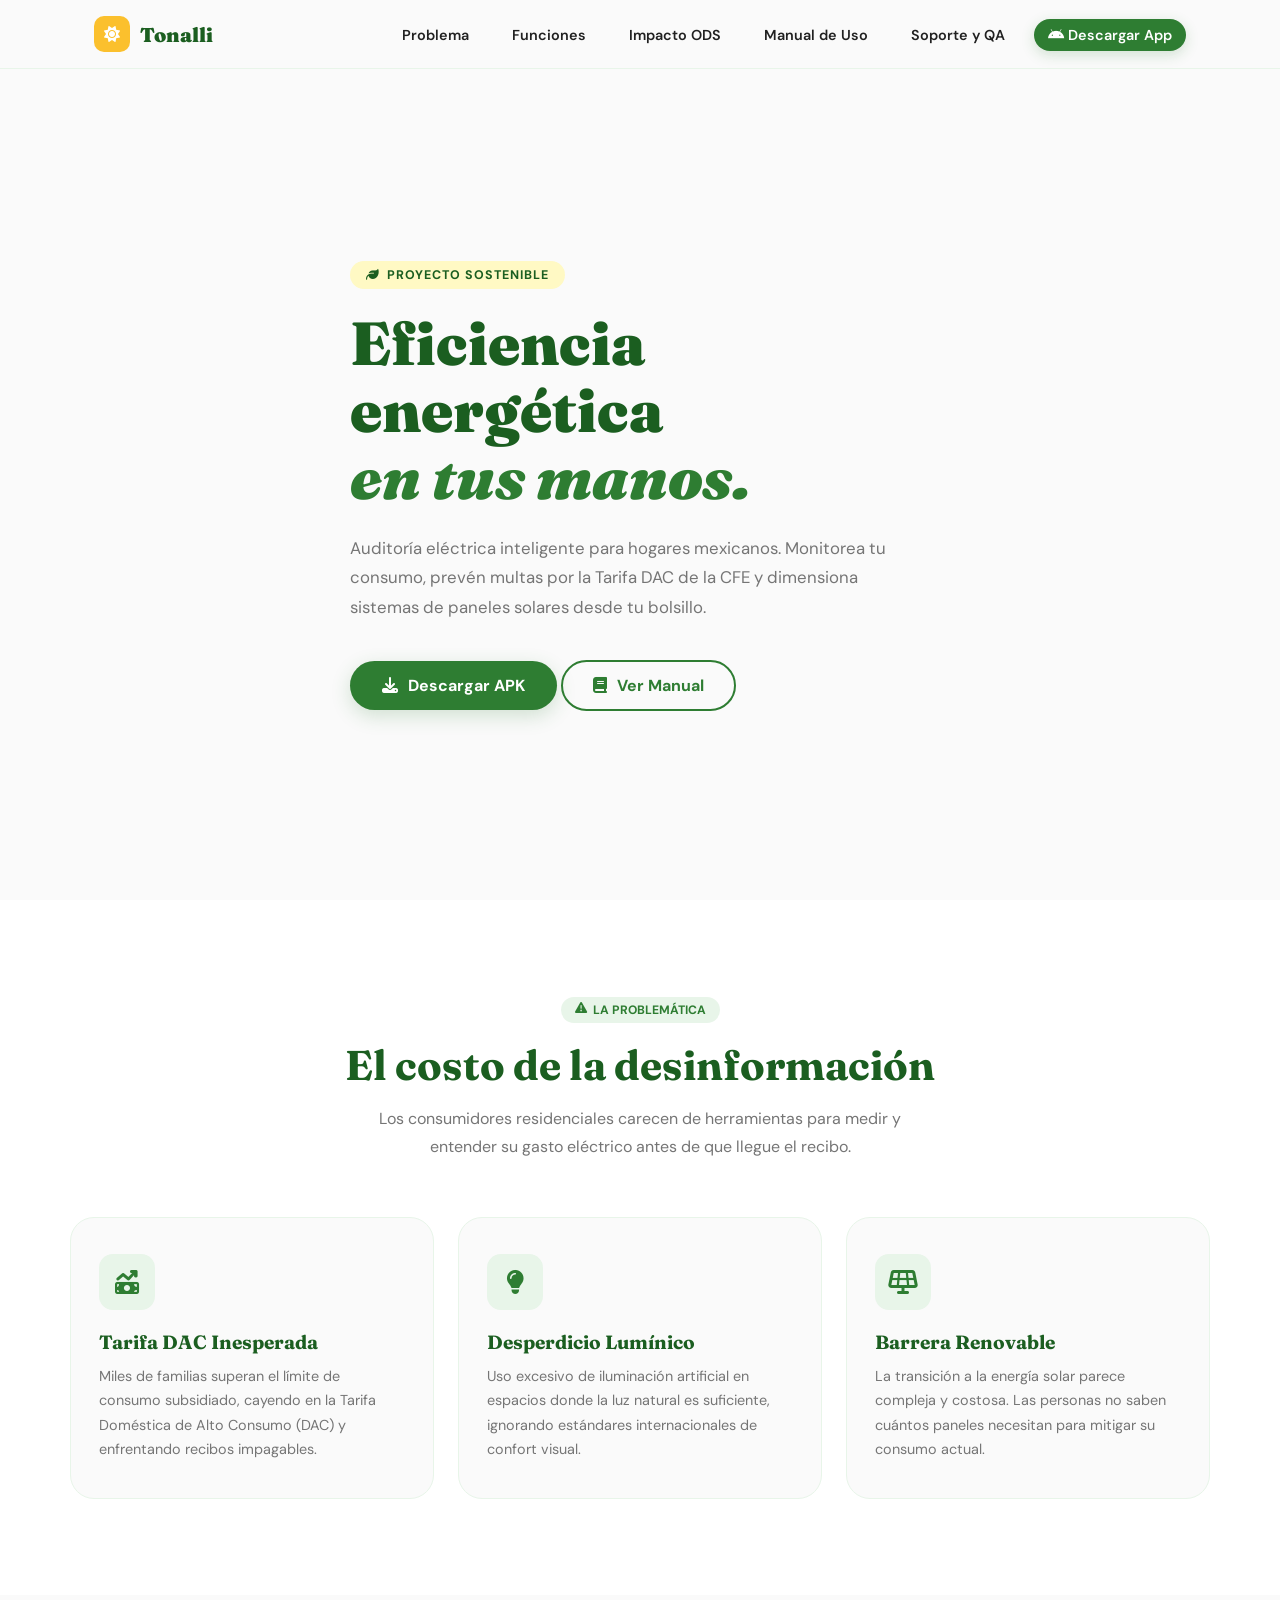
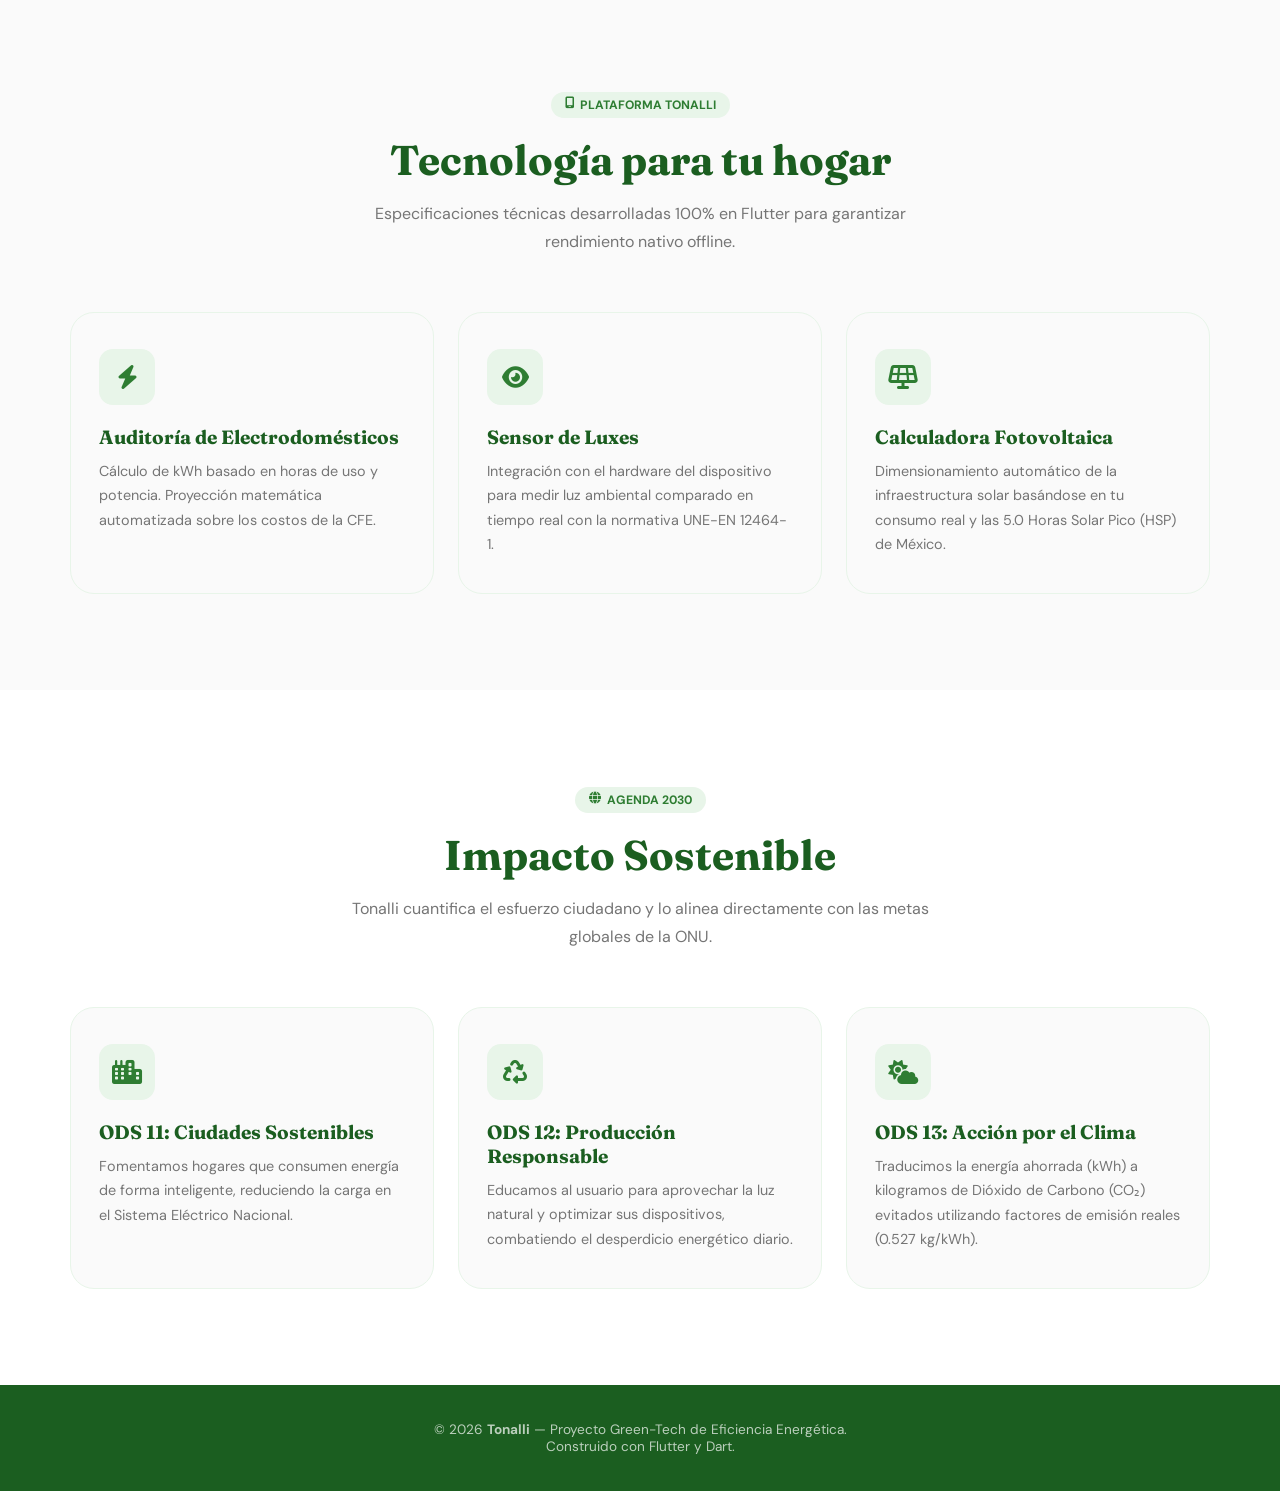
==== index.html @ 14eb2d95 "fix" ====
<!DOCTYPE html>
<html lang="es">
<head>
  <meta charset="UTF-8">
  <meta name="viewport" content="width=device-width, initial-scale=1.0">
  <title>Tonalli — Gestión Energética Inteligente</title>
  <link rel="preconnect" href="https://fonts.googleapis.com">
  <link rel="preconnect" href="https://fonts.gstatic.com" crossorigin>
  <link href="https://fonts.googleapis.com/css2?family=Fraunces:ital,opsz,wght@0,9..144,400;0,9..144,700;0,9..144,900&family=DM+Sans:wght@300;400;500;600;700&display=swap" rel="stylesheet">
  <link rel="stylesheet" href="https://cdnjs.cloudflare.com/ajax/libs/font-awesome/6.6.0/css/all.min.css">
  <link rel="stylesheet" href="web/css/style.css">
</head>
<body>
 
  <header>
    <nav>
      <a href="index.html" class="nav-logo">
        <div class="logo-icon"><i class="fa-solid fa-sun"></i></div>
        <span class="logo-text">Tonalli</span>
      </a>
      <ul class="nav-links">
        <li><a href="#problematica">Problema</a></li>
        <li><a href="#funciones">Funciones</a></li>
        <li><a href="#ods">Impacto ODS</a></li>
        <li><a href="web/html/manual.html">Manual de Uso</a></li>
        <li><a href="web/html/qa.html">Soporte y QA</a></li>
        <li><a href="#" class="btn-nav"><i class="fa-brands fa-android"></i> Descargar App</a></li>
      </ul>
    </nav>
  </header>
 
  <main>
    <section class="hero">
      <div class="hero-inner">
        <div class="hero-text">
          <span class="hero-badge"><i class="fa-solid fa-leaf"></i> Proyecto Sostenible</span>
          <h1 class="hero-title">Eficiencia energética<br><em>en tus manos.</em></h1>
          <p class="hero-desc">
            Auditoría eléctrica inteligente para hogares mexicanos. Monitorea tu consumo, prevén multas por la Tarifa DAC de la CFE y dimensiona sistemas de paneles solares desde tu bolsillo.
          </p>
          <div class="hero-btns">
            <a href="#" class="btn-primary"><i class="fa-solid fa-download"></i> Descargar APK</a>
            <a href="manual.html" class="btn-outline"><i class="fa-solid fa-book"></i> Ver Manual</a>
          </div>
        </div>
      </div>
    </section>
 
    <section class="section" id="problematica">
      <div class="section-inner">
        <div class="sec-header">
          <span class="sec-label"><i class="fa-solid fa-triangle-exclamation"></i> La Problemática</span>
          <h2>El costo de la desinformación</h2>
          <p>Los consumidores residenciales carecen de herramientas para medir y entender su gasto eléctrico antes de que llegue el recibo.</p>
        </div>
        <div class="grid-3">
          <div class="card">
            <div class="card-icon"><i class="fa-solid fa-money-bill-trend-up"></i></div>
            <h3>Tarifa DAC Inesperada</h3>
            <p>Miles de familias superan el límite de consumo subsidiado, cayendo en la Tarifa Doméstica de Alto Consumo (DAC) y enfrentando recibos impagables.</p>
          </div>
          <div class="card">
            <div class="card-icon"><i class="fa-solid fa-lightbulb"></i></div>
            <h3>Desperdicio Lumínico</h3>
            <p>Uso excesivo de iluminación artificial en espacios donde la luz natural es suficiente, ignorando estándares internacionales de confort visual.</p>
          </div>
          <div class="card">
            <div class="card-icon"><i class="fa-solid fa-solar-panel"></i></div>
            <h3>Barrera Renovable</h3>
            <p>La transición a la energía solar parece compleja y costosa. Las personas no saben cuántos paneles necesitan para mitigar su consumo actual.</p>
          </div>
        </div>
      </div>
    </section>

    <section class="section" id="funciones">
      <div class="section-inner">
        <div class="sec-header">
          <span class="sec-label"><i class="fa-solid fa-mobile-screen"></i> Plataforma Tonalli</span>
          <h2>Tecnología para tu hogar</h2>
          <p>Especificaciones técnicas desarrolladas 100% en Flutter para garantizar rendimiento nativo offline.</p>
        </div>
        <div class="grid-3">
          <div class="card">
            <div class="card-icon"><i class="fa-solid fa-bolt"></i></div>
            <h3>Auditoría de Electrodomésticos</h3>
            <p>Cálculo de kWh basado en horas de uso y potencia. Proyección matemática automatizada sobre los costos de la CFE.</p>
          </div>
          <div class="card">
            <div class="card-icon"><i class="fa-solid fa-eye"></i></div>
            <h3>Sensor de Luxes</h3>
            <p>Integración con el hardware del dispositivo para medir luz ambiental comparado en tiempo real con la normativa UNE-EN 12464-1.</p>
          </div>
          <div class="card">
            <div class="card-icon"><i class="fa-solid fa-solar-panel"></i></div>
            <h3>Calculadora Fotovoltaica</h3>
            <p>Dimensionamiento automático de la infraestructura solar basándose en tu consumo real y las 5.0 Horas Solar Pico (HSP) de México.</p>
          </div>
        </div>
      </div>
    </section>

    <section class="section" id="ods">
      <div class="section-inner">
        <div class="sec-header">
          <span class="sec-label"><i class="fa-solid fa-globe"></i> Agenda 2030</span>
          <h2>Impacto Sostenible</h2>
          <p>Tonalli cuantifica el esfuerzo ciudadano y lo alinea directamente con las metas globales de la ONU.</p>
        </div>
        <div class="grid-3">
          <div class="card">
            <div class="card-icon"><i class="fa-solid fa-city"></i></div>
            <h3>ODS 11: Ciudades Sostenibles</h3>
            <p>Fomentamos hogares que consumen energía de forma inteligente, reduciendo la carga en el Sistema Eléctrico Nacional.</p>
          </div>
          <div class="card">
            <div class="card-icon"><i class="fa-solid fa-recycle"></i></div>
            <h3>ODS 12: Producción Responsable</h3>
            <p>Educamos al usuario para aprovechar la luz natural y optimizar sus dispositivos, combatiendo el desperdicio energético diario.</p>
          </div>
          <div class="card">
            <div class="card-icon"><i class="fa-solid fa-cloud-sun"></i></div>
            <h3>ODS 13: Acción por el Clima</h3>
            <p>Traducimos la energía ahorrada (kWh) a kilogramos de Dióxido de Carbono (CO₂) evitados utilizando factores de emisión reales (0.527 kg/kWh).</p>
          </div>
        </div>
      </div>
    </section>
  </main>
 
  <footer>
    <p>&copy; 2026 <strong>Tonalli</strong> — Proyecto Green-Tech de Eficiencia Energética.<br>Construido con Flutter y Dart.</p>
  </footer>
</body>
</html>
---- web/css/style.css ----
:root {
      --primary:        #2E7D32; /* Verde principal */
      --primary-deep:   #1B5E20; /* Verde oscuro */
      --primary-light:  #E8F5E9; /* Verde muy claro */
      --accent:         #FBC02D; /* Amarillo sol */
      --accent-light:   #FFF9C4;
      --bg-color:       #FAFAFA; /* Fondo base */
      --text-main:      #212121;
      --text-muted:     #757575;
      --white:          #FFFFFF;
      --shadow-primary: rgba(46, 125, 50, 0.2);
 
      --max-w: 1140px;
      --radius-s: 8px;
      --radius-m: 14px;
      --radius-l: 24px;
    }
 
    *, *::before, *::after { box-sizing: border-box; margin: 0; padding: 0; }
    html { scroll-behavior: smooth; }
    body { font-family: 'DM Sans', sans-serif; background: var(--bg-color); color: var(--text-main); overflow-x: hidden; }
    h1, h2, h3, h4 { font-family: 'Fraunces', serif; }
 
    /* ── NAVBAR ────────────────────────────────────────────── */
    header {
      position: fixed; top: 0; left: 0; right: 0; z-index: 100;
      background: rgba(250, 250, 250, 0.9); backdrop-filter: blur(12px);
      border-bottom: 1px solid var(--primary-light);
    }
    nav {
      max-width: var(--max-w); margin: 0 auto; padding: 16px 24px;
      display: flex; align-items: center; justify-content: space-between;
    }
    .nav-logo { display: flex; align-items: center; gap: 10px; text-decoration: none; }
    .logo-icon {
      width: 36px; height: 36px; background: var(--accent); border-radius: 10px;
      display: flex; align-items: center; justify-content: center; color: white;
    }
    .logo-text { font-family: 'Fraunces', serif; font-size: 1.25rem; color: var(--primary-deep); font-weight: 900; }
    .nav-links { display: flex; list-style: none; gap: 15px; align-items: center; }
    .nav-links a { text-decoration: none; font-size: 0.9rem; font-weight: 600; color: var(--text-main); padding: 7px 14px; border-radius: var(--radius-s); transition: 0.2s; }
    .nav-links a:hover { background: var(--primary-light); color: var(--primary); }
    .nav-links .btn-nav { background: var(--primary); color: white; border-radius: 30px; box-shadow: 0 4px 14px var(--shadow-primary); }
    
    /* ── HERO ──────────────────────────────────────────────── */
    .hero { min-height: 100vh; display: flex; align-items: center; position: relative; padding-top: 72px; }
    .hero-inner { max-width: var(--max-w); margin: 0 auto; padding: 80px 24px; display: flex; align-items: center; gap: 60px; }
    .hero-text { max-width: 580px; }
    .hero-badge {
      display: inline-flex; align-items: center; gap: 8px; background: var(--accent-light); color: var(--primary-deep);
      font-size: 0.78rem; font-weight: 700; letter-spacing: 1px; text-transform: uppercase; padding: 6px 16px; border-radius: 30px; margin-bottom: 22px;
    }
    .hero-title { font-size: clamp(2.4rem, 5vw, 3.8rem); font-weight: 900; color: var(--primary-deep); line-height: 1.1; margin-bottom: 22px; }
    .hero-title em { font-style: italic; color: var(--primary); }
    .hero-desc { font-size: 1.05rem; line-height: 1.75; color: var(--text-muted); margin-bottom: 38px; }
    
    .btn-primary {
      display: inline-flex; align-items: center; gap: 10px; background: var(--primary); color: white;
      font-weight: 700; padding: 14px 32px; border-radius: 30px; text-decoration: none; box-shadow: 0 6px 20px var(--shadow-primary);
    }
    .btn-outline {
      display: inline-flex; align-items: center; gap: 10px; background: transparent; color: var(--primary);
      font-weight: 700; padding: 13px 30px; border-radius: 30px; border: 2px solid var(--primary); text-decoration: none;
    }
    
    /* ── SECCIONES GENÉRICAS ───────────────────────────────── */
    .section { padding: 96px 24px; }
    .section:nth-child(even) { background: white; }
    .section-inner { max-width: var(--max-w); margin: 0 auto; }
    .sec-header { text-align: center; margin-bottom: 56px; }
    .sec-label { display: inline-flex; gap: 6px; background: var(--primary-light); color: var(--primary); font-size: 0.76rem; font-weight: 700; text-transform: uppercase; padding: 5px 14px; border-radius: 30px; margin-bottom: 16px; }
    .sec-header h2 { font-size: clamp(1.8rem, 3.5vw, 2.6rem); color: var(--primary-deep); margin-bottom: 14px; }
    .sec-header p { color: var(--text-muted); max-width: 580px; margin: 0 auto; line-height: 1.75; }

    /* ── GRID FUNCIONES / ODS ──────────────────────────────── */
    .grid-3 { display: grid; grid-template-columns: repeat(auto-fit, minmax(300px, 1fr)); gap: 24px; }
    .card { background: var(--bg-color); border-radius: var(--radius-l); padding: 36px 28px; border: 1px solid var(--primary-light); transition: 0.3s; }
    .card:hover { transform: translateY(-6px); box-shadow: 0 16px 40px var(--shadow-primary); border-color: var(--primary); }
    .card-icon { width: 56px; height: 56px; border-radius: var(--radius-m); background: var(--primary-light); display: flex; align-items: center; justify-content: center; font-size: 1.5rem; color: var(--primary); margin-bottom: 20px; }
    .card h3 { font-size: 1.2rem; color: var(--primary-deep); margin-bottom: 10px; }
    .card p { font-size: 0.9rem; color: var(--text-muted); line-height: 1.7; }
    
    footer { background: var(--primary-deep); color: rgba(255,255,255,0.7); text-align: center; padding: 36px 24px; font-size: 0.85rem; }
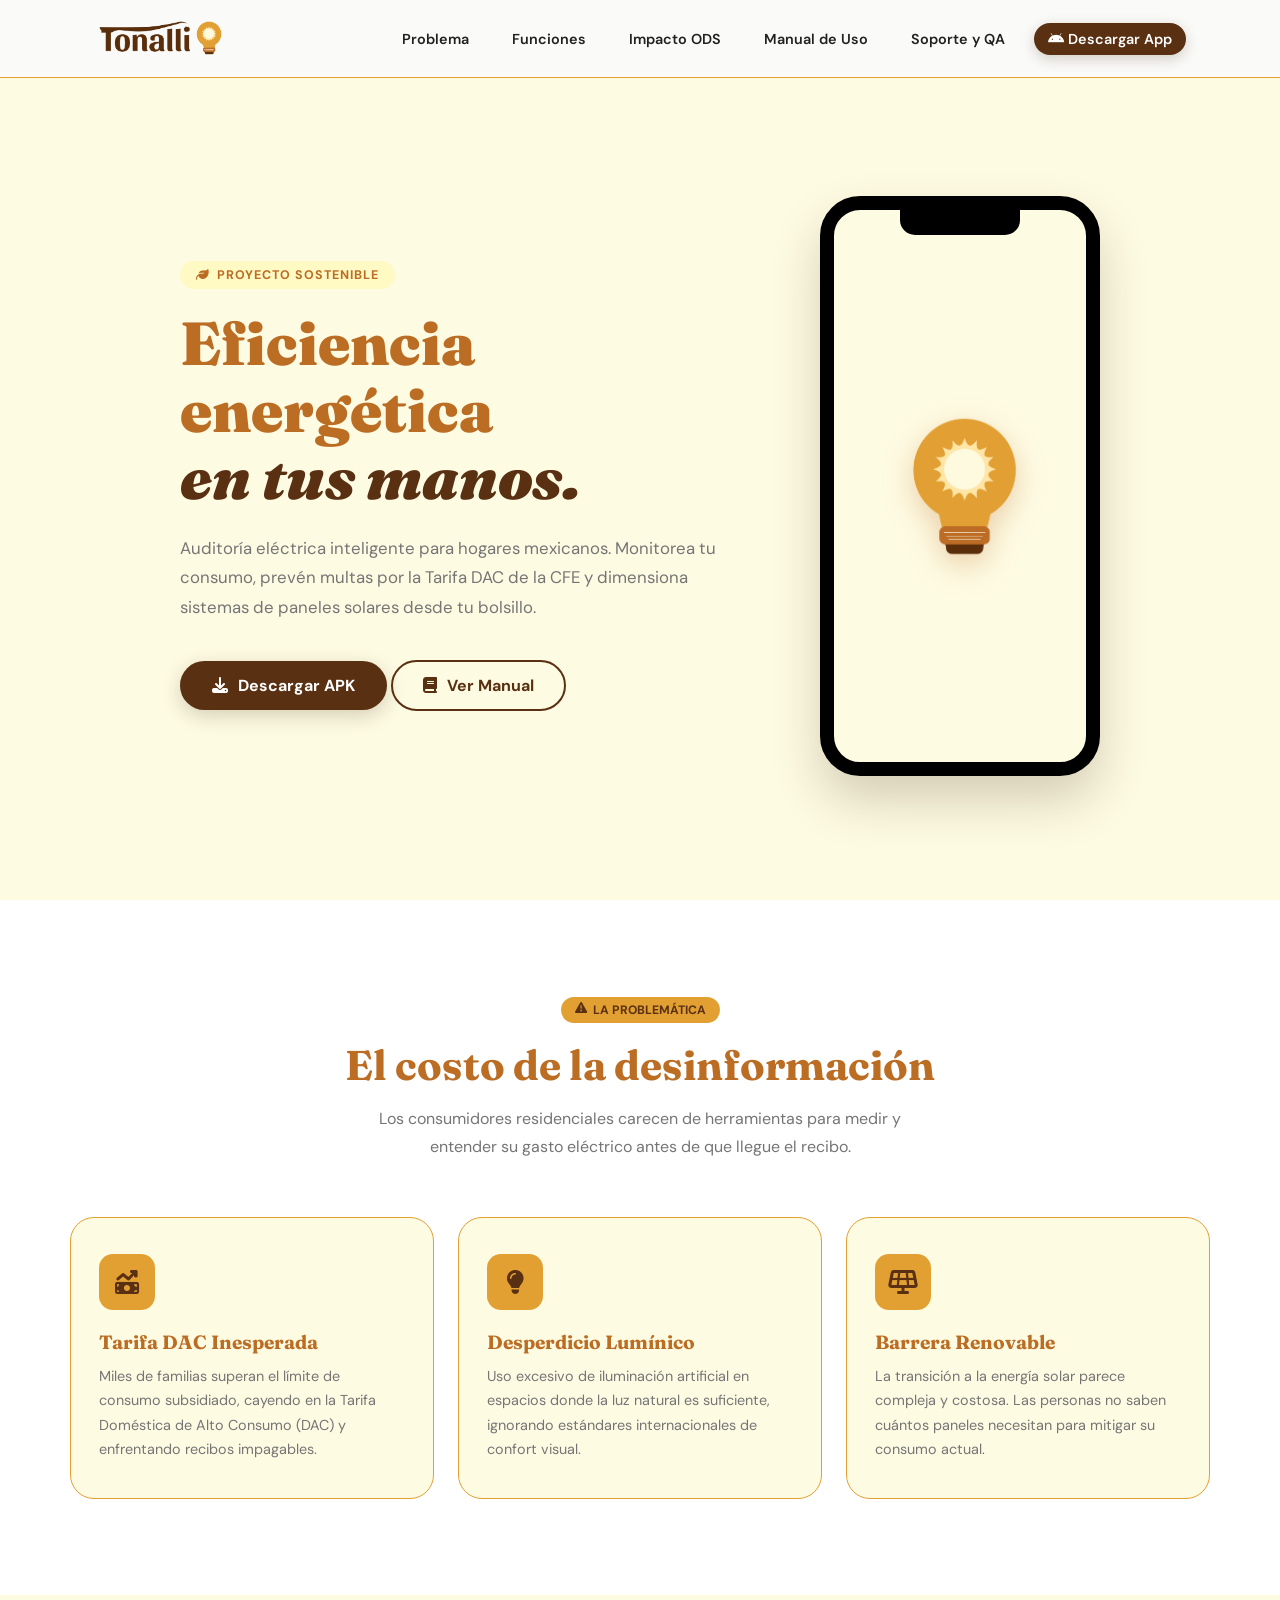
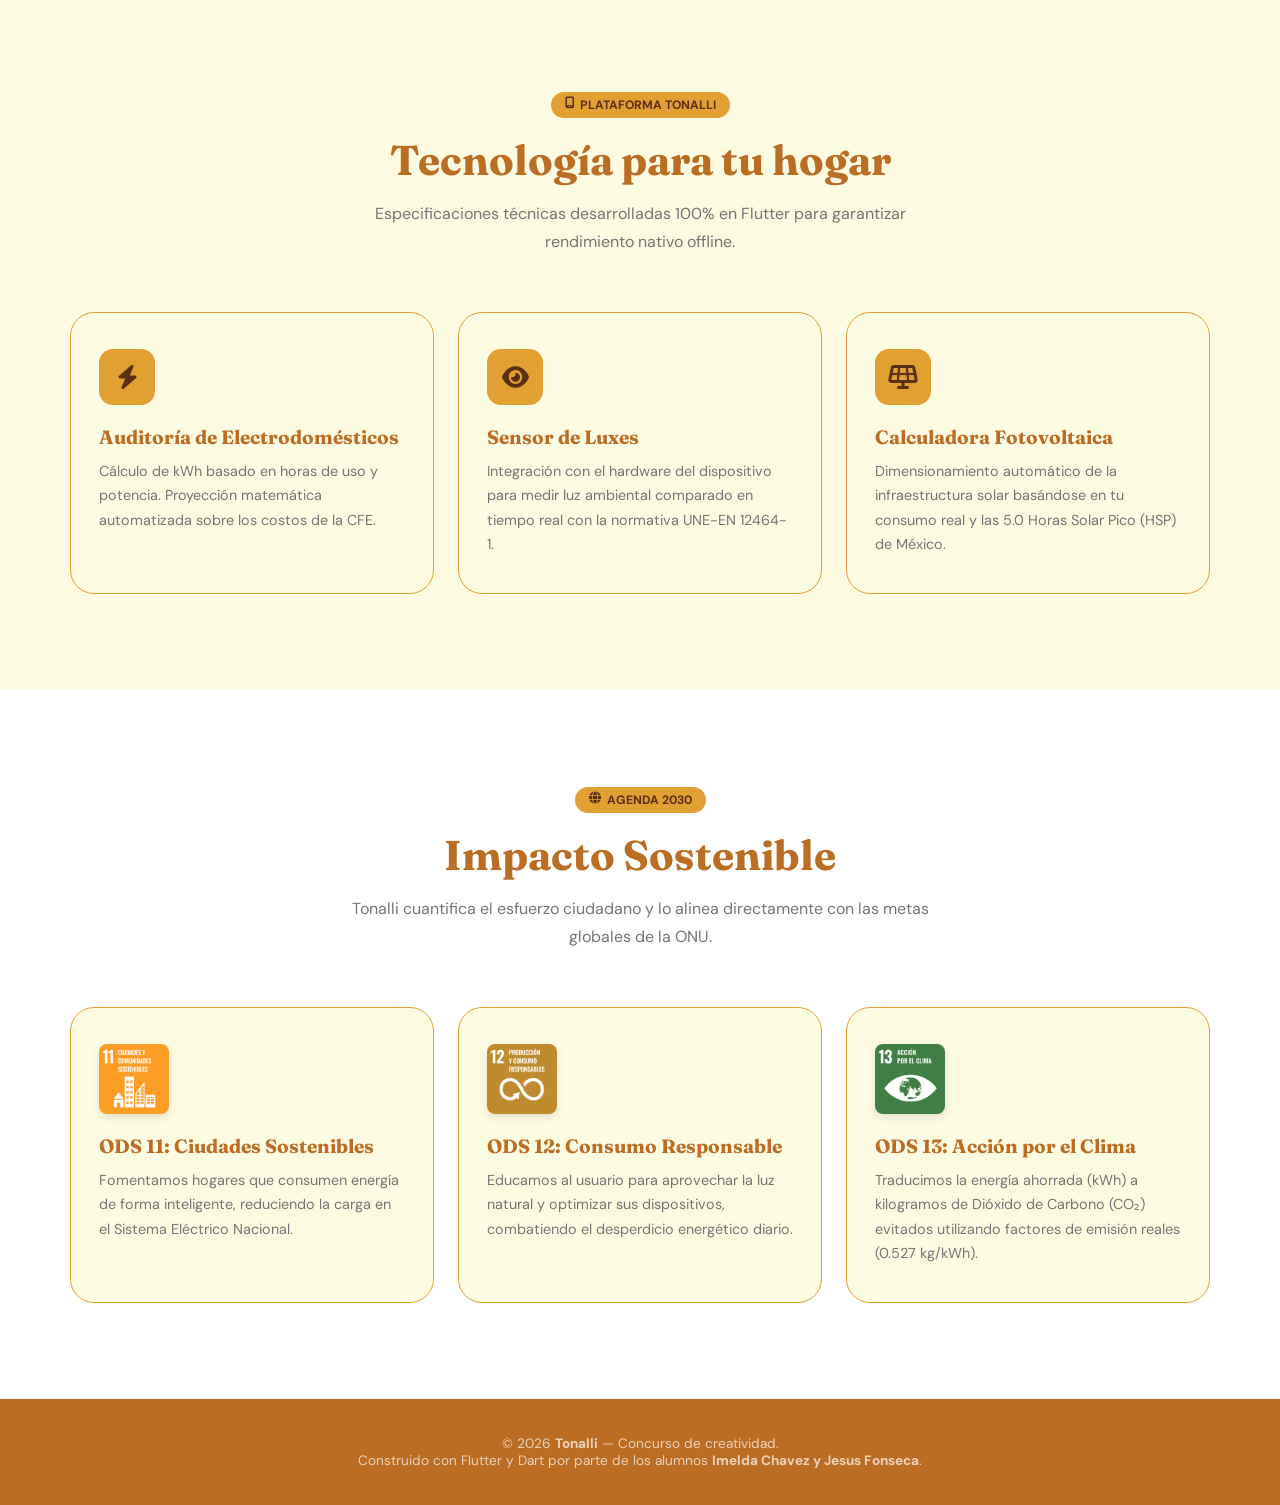
==== commit 00e7506f: "before qr" ====
--- a/index.html
+++ b/index.html
@@ -3,20 +3,20 @@
 <head>
   <meta charset="UTF-8">
   <meta name="viewport" content="width=device-width, initial-scale=1.0">
-  <title>Tonalli — Gestión Energética Inteligente</title>
+  <title>Tonalli</title>
   <link rel="preconnect" href="https://fonts.googleapis.com">
   <link rel="preconnect" href="https://fonts.gstatic.com" crossorigin>
   <link href="https://fonts.googleapis.com/css2?family=Fraunces:ital,opsz,wght@0,9..144,400;0,9..144,700;0,9..144,900&family=DM+Sans:wght@300;400;500;600;700&display=swap" rel="stylesheet">
   <link rel="stylesheet" href="https://cdnjs.cloudflare.com/ajax/libs/font-awesome/6.6.0/css/all.min.css">
   <link rel="stylesheet" href="web/css/style.css">
+  <link rel="shortcut icon" href="web/assets/logo.png">
 </head>
 <body>
  
   <header>
     <nav>
       <a href="index.html" class="nav-logo">
-        <div class="logo-icon"><i class="fa-solid fa-sun"></i></div>
-        <span class="logo-text">Tonalli</span>
+        <img src="web/assets/imagotipo-14.png" alt="Tonalli Logo" class="navbar-logo-img">
       </a>
       <ul class="nav-links">
         <li><a href="#problematica">Problema</a></li>
@@ -32,6 +32,7 @@
   <main>
     <section class="hero">
       <div class="hero-inner">
+        
         <div class="hero-text">
           <span class="hero-badge"><i class="fa-solid fa-leaf"></i> Proyecto Sostenible</span>
           <h1 class="hero-title">Eficiencia energética<br><em>en tus manos.</em></h1>
@@ -40,9 +41,17 @@
           </p>
           <div class="hero-btns">
             <a href="#" class="btn-primary"><i class="fa-solid fa-download"></i> Descargar APK</a>
-            <a href="manual.html" class="btn-outline"><i class="fa-solid fa-book"></i> Ver Manual</a>
+            <a href="/web/html/manual.html" class="btn-outline"><i class="fa-solid fa-book"></i> Ver Manual</a>
           </div>
         </div>
+
+        <div class="hero-image">
+          <div class="phone-mockup">
+            <div class="phone-notch"></div>
+            <img src="web/assets/logo.png" alt="App Tonalli Pantalla" class="phone-screen-logo">
+          </div>
+        </div>
+
       </div>
     </section>
  
@@ -109,17 +118,24 @@
         </div>
         <div class="grid-3">
           <div class="card">
-            <div class="card-icon"><i class="fa-solid fa-city"></i></div>
+            <div class="card-icon ods-icon-container">
+              <img src="web/assets/ods11.png" alt="ODS 11: Ciudades y Comunidades Sostenibles" class="ods-img">
+            </div>
             <h3>ODS 11: Ciudades Sostenibles</h3>
             <p>Fomentamos hogares que consumen energía de forma inteligente, reduciendo la carga en el Sistema Eléctrico Nacional.</p>
           </div>
           <div class="card">
-            <div class="card-icon"><i class="fa-solid fa-recycle"></i></div>
-            <h3>ODS 12: Producción Responsable</h3>
+            <div class="card-icon ods-icon-container">
+              <img src="web/assets/ods12.png" alt="ODS 12: Producción y Consumo Responsables" class="ods-img">
+            </div>
+            <h3>ODS 12: Consumo Responsable</h3>
             <p>Educamos al usuario para aprovechar la luz natural y optimizar sus dispositivos, combatiendo el desperdicio energético diario.</p>
           </div>
+          
           <div class="card">
-            <div class="card-icon"><i class="fa-solid fa-cloud-sun"></i></div>
+            <div class="card-icon ods-icon-container">
+              <img src="web/assets/ods13.png" alt="ODS 13: Acción por el Clima" class="ods-img">
+            </div>
             <h3>ODS 13: Acción por el Clima</h3>
             <p>Traducimos la energía ahorrada (kWh) a kilogramos de Dióxido de Carbono (CO₂) evitados utilizando factores de emisión reales (0.527 kg/kWh).</p>
           </div>
@@ -129,7 +145,7 @@
   </main>
  
   <footer>
-    <p>&copy; 2026 <strong>Tonalli</strong> — Proyecto Green-Tech de Eficiencia Energética.<br>Construido con Flutter y Dart.</p>
+    <p>&copy; 2026 <strong>Tonalli</strong> — Concurso de creatividad.<br>Construido con Flutter y Dart por parte de los alumnos <strong>Imelda Chavez y Jesus Fonseca</strong>.</p>
   </footer>
 </body>
 </html>
--- a/web/css/style.css
+++ b/web/css/style.css
@@ -1,14 +1,14 @@
 :root {
-      --primary:        #2E7D32; /* Verde principal */
-      --primary-deep:   #1B5E20; /* Verde oscuro */
-      --primary-light:  #E8F5E9; /* Verde muy claro */
-      --accent:         #FBC02D; /* Amarillo sol */
+      --primary:        #593012; /* marron principal */
+      --primary-deep:   #bc6d24; /* naranja oscuro */
+      --primary-light:  #e2a032; /* najaran claro */
+      --accent:         #ffe6a7; /* Amarillo claro  ef7c1b es narajna 29381c es el verde */ 
       --accent-light:   #FFF9C4;
-      --bg-color:       #FAFAFA; /* Fondo base */
+      --bg-color:       #fefbe3; /* Fondo base */
       --text-main:      #212121;
       --text-muted:     #757575;
       --white:          #FFFFFF;
-      --shadow-primary: rgba(46, 125, 50, 0.2);
+      --shadow-primary: rgba(56, 32, 5, 0.2);
  
       --max-w: 1140px;
       --radius-s: 8px;
@@ -33,7 +33,7 @@
     }
     .nav-logo { display: flex; align-items: center; gap: 10px; text-decoration: none; }
     .logo-icon {
-      width: 36px; height: 36px; background: var(--accent); border-radius: 10px;
+      width: 36px; height: 36px; background: var(--primary); border-radius: 10px;
       display: flex; align-items: center; justify-content: center; color: white;
     }
     .logo-text { font-family: 'Fraunces', serif; font-size: 1.25rem; color: var(--primary-deep); font-weight: 900; }
@@ -62,7 +62,86 @@
       display: inline-flex; align-items: center; gap: 10px; background: transparent; color: var(--primary);
       font-weight: 700; padding: 13px 30px; border-radius: 30px; border: 2px solid var(--primary); text-decoration: none;
     }
-    
+    /* ── ESTILOS DEL LOGO NAVBAR ───────────────────────────── */
+.navbar-logo-img {
+  height: 45px; /* Ajusta este valor logo más grande o pequeño */
+  width: auto;
+  object-fit: contain;
+}
+
+/* ── ESTILOS DEL CELULAR (MOCKUP) Y ANIMACIÓN ──────────── */
+.hero-image {
+  flex: 1;
+  display: flex;
+  justify-content: center;
+  align-items: center;
+  perspective: 1000px;
+}
+
+.phone-mockup {
+  width: 280px;
+  height: 580px;
+  background-color: var(--bg-color); 
+  border: 14px solid #000000; 
+  border-radius: 40px;
+  box-shadow: 0 25px 50px var(--shadow-primary);
+  position: relative;
+  display: flex;
+  justify-content: center;
+  align-items: center;
+  overflow: hidden;
+  /* Aquí aplicamos la animación flotante */
+  animation: floatPhone 6s ease-in-out infinite;
+}
+
+/* camara superior del celular */
+.phone-notch {
+  position: absolute;
+  top: 0;
+  width: 120px;
+  height: 25px;
+  background-color: #000000;
+  border-bottom-left-radius: 15px;
+  border-bottom-right-radius: 15px;
+  z-index: 10;
+}
+
+/* Estilo del logo dentro de la pantalla del celular */
+.phone-screen-logo {
+  width: 60%;
+  height: auto;
+  object-fit: contain;
+  /* Pequeño efecto de resplandor para que destaque */
+  filter: drop-shadow(0px 10px 15px rgba(188, 109, 36, 0.3));
+}
+
+/* ── KEYFRAMES PARA EL EFECTO FLOTANTE ─────────────────── */
+@keyframes floatPhone {
+  0% {
+    transform: translateY(0px);
+  }
+  50% {
+    transform: translateY(-25px); /* Sube 25 pixeles a la mitad de la animación */
+  }
+  100% {
+    transform: translateY(0px);
+  }
+}
+  /* ── ESTILOS PARA LAS IMÁGENES ODS ─────────────────────── */
+.ods-icon-container {
+  background: transparent !important; /* Quitamos el fondo para que luzca el color original del ODS */
+  width: 70px !important; /* Hacemos el contenedor un poco más grande */
+  height: 70px !important;
+  margin-bottom: 20px;
+}
+
+.ods-img {
+  width: 100%;
+  height: 100%;
+  object-fit: contain;
+  border-radius: 8px; /* Un ligero borde redondeado por estética */
+  box-shadow: 0 4px 10px rgba(0, 0, 0, 0.1); /* Sombra sutil para que resalte */
+}
     /* ── SECCIONES GENÉRICAS ───────────────────────────────── */
     .section { padding: 96px 24px; }
     .section:nth-child(even) { background: white; }
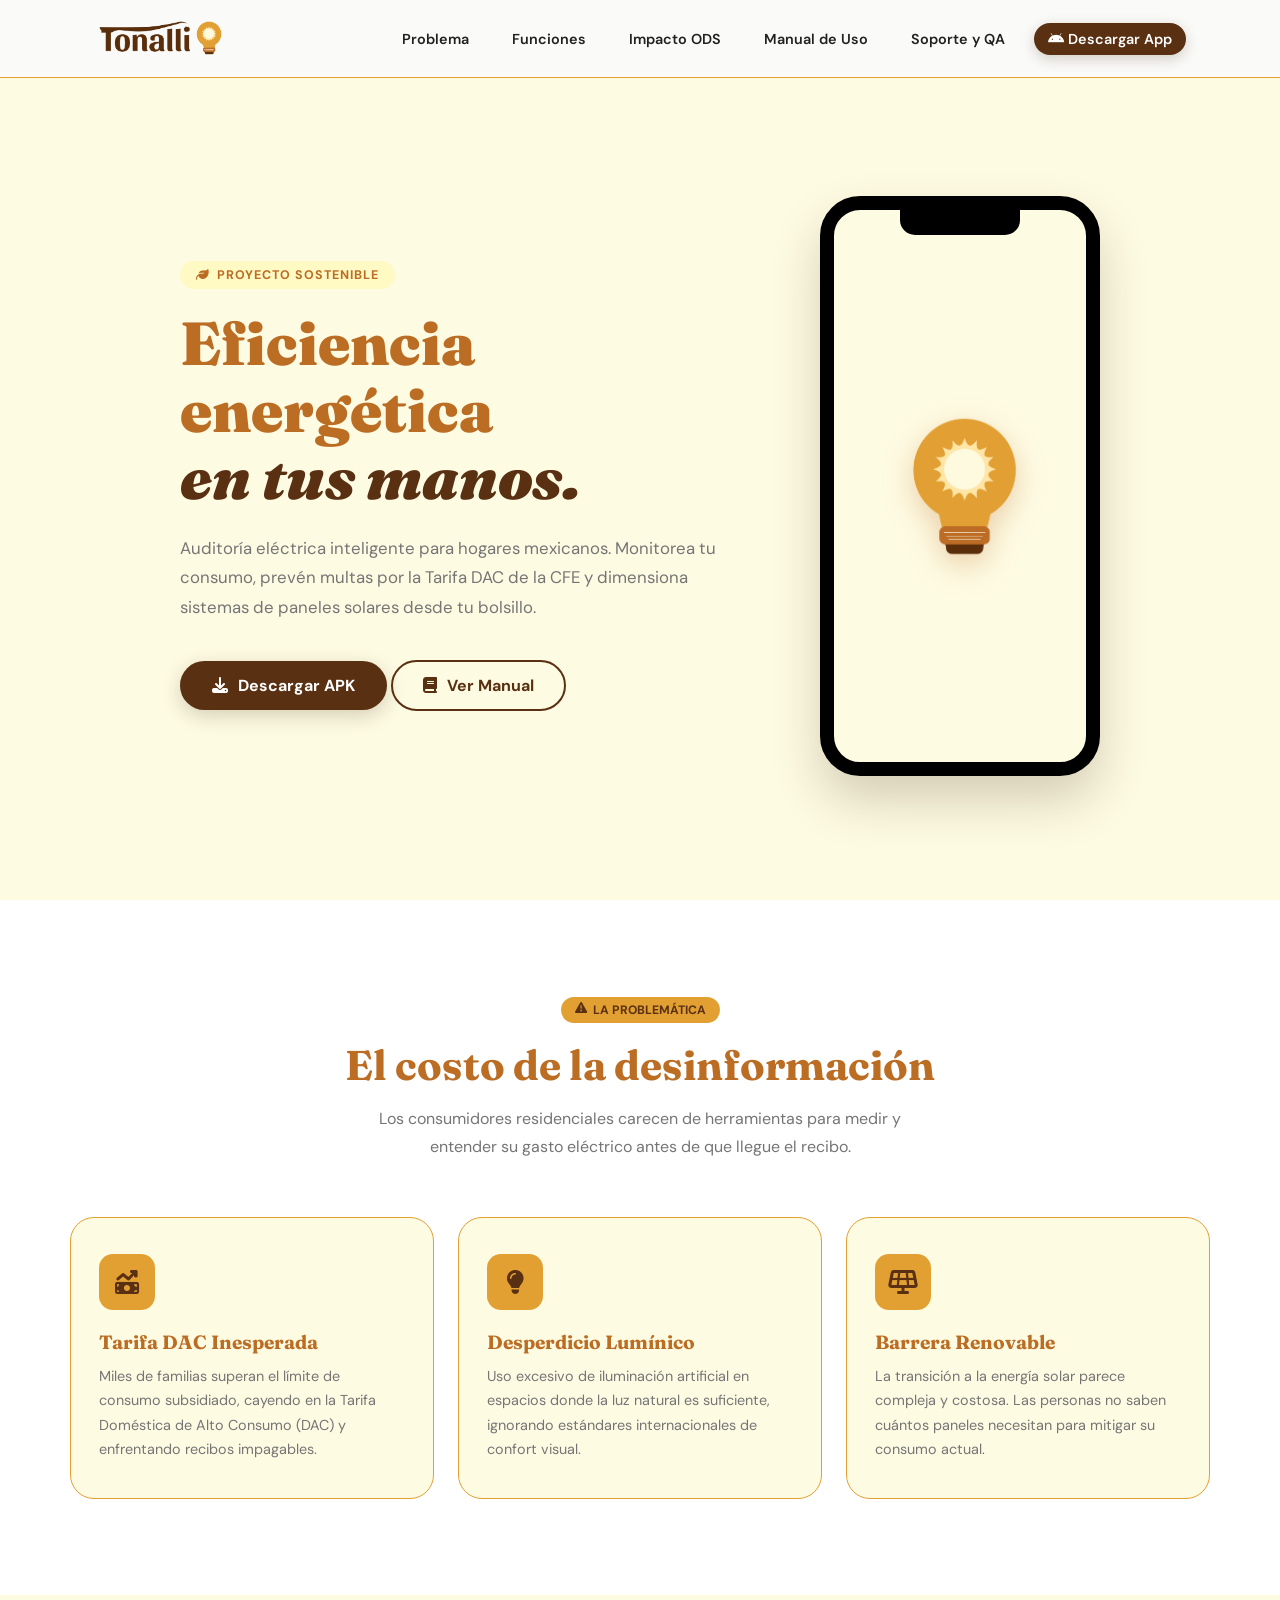
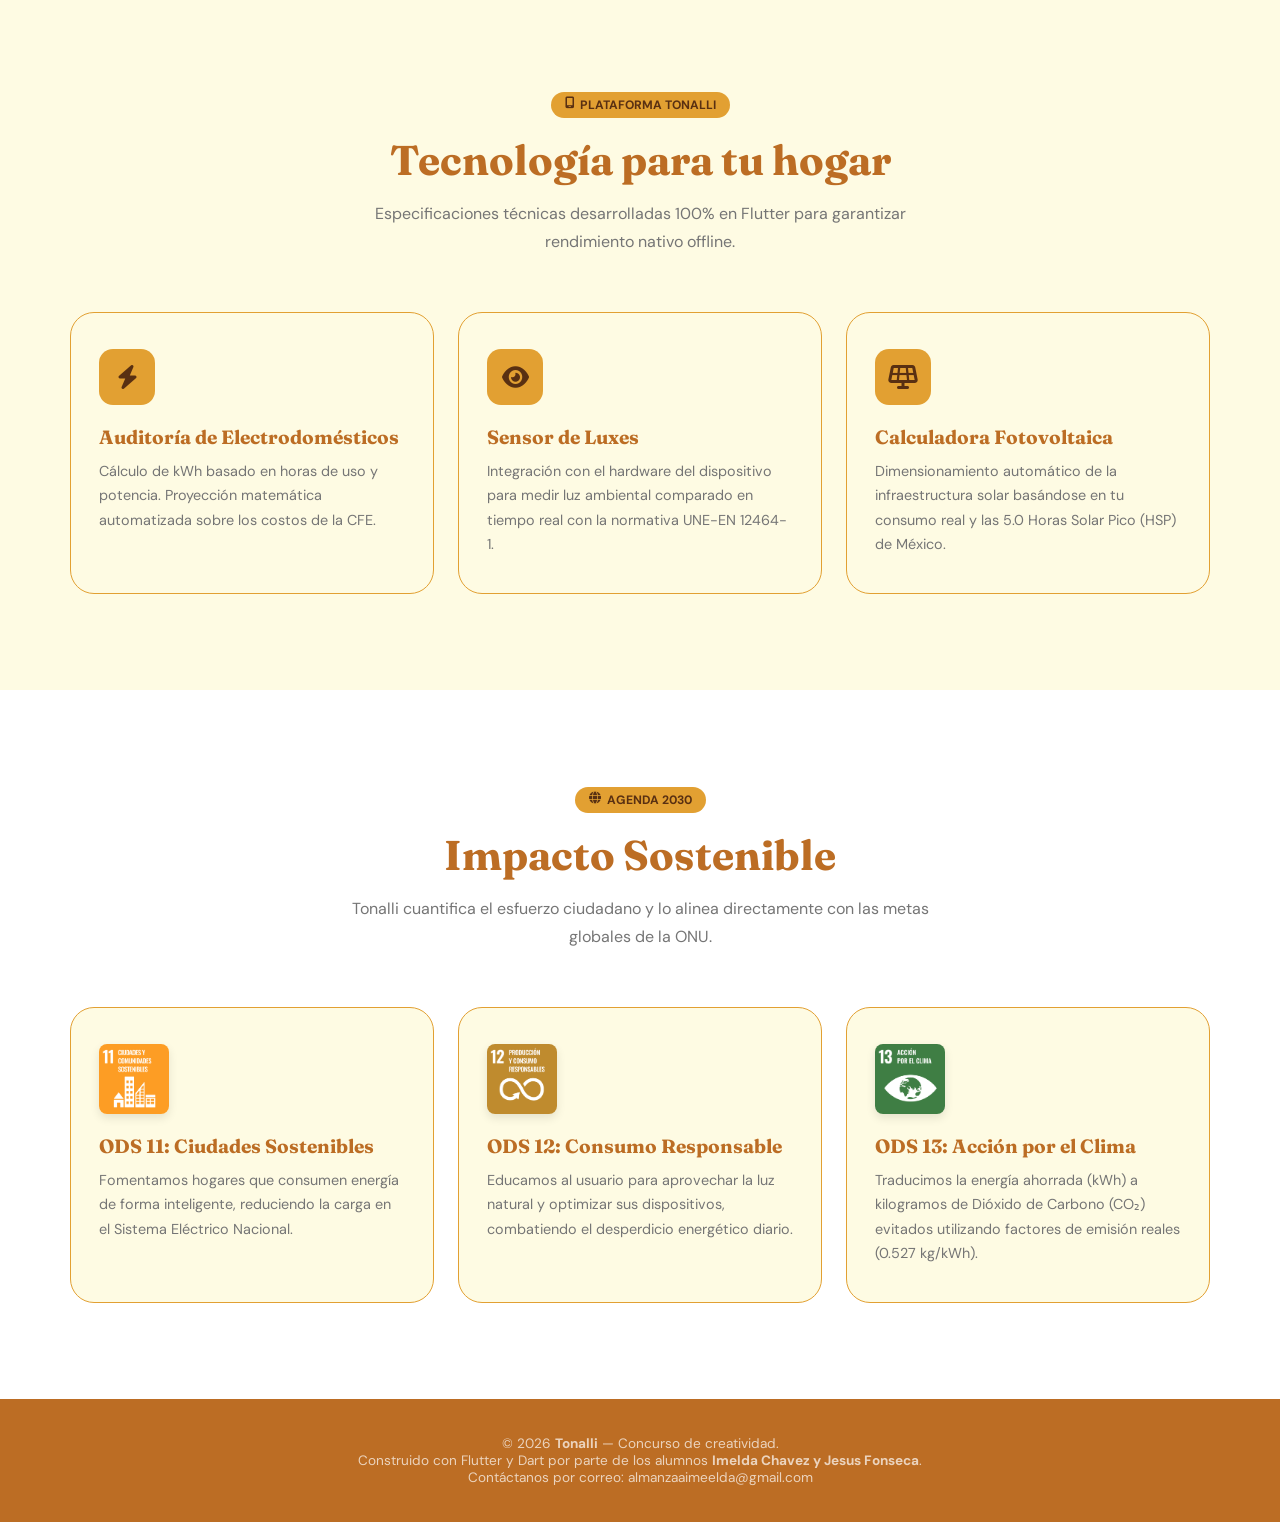
==== commit 7dbb9dea: "fix" ====
--- a/index.html
+++ b/index.html
@@ -40,8 +40,8 @@
             Auditoría eléctrica inteligente para hogares mexicanos. Monitorea tu consumo, prevén multas por la Tarifa DAC de la CFE y dimensiona sistemas de paneles solares desde tu bolsillo.
           </p>
           <div class="hero-btns">
-            <a href="#" class="btn-primary"><i class="fa-solid fa-download"></i> Descargar APK</a>
-            <a href="/web/html/manual.html" class="btn-outline"><i class="fa-solid fa-book"></i> Ver Manual</a>
+            <a href="https://drive.google.com/file/d/1vqkdtqV4Vspl-NihzbSILQUo6hnboVeA/view?usp=drivesdk" class="btn-primary"><i class="fa-solid fa-download"></i> Descargar APK</a>
+            <a href="web/html/manual.html" class="btn-outline"><i class="fa-solid fa-book"></i> Ver Manual</a>
           </div>
         </div>
 
@@ -145,7 +145,7 @@
   </main>
  
   <footer>
-    <p>&copy; 2026 <strong>Tonalli</strong> — Concurso de creatividad.<br>Construido con Flutter y Dart por parte de los alumnos <strong>Imelda Chavez y Jesus Fonseca</strong>.</p>
+    <p>&copy; 2026 <strong>Tonalli</strong> — Concurso de creatividad.<br>Construido con Flutter y Dart por parte de los alumnos <strong>Imelda Chavez y Jesus Fonseca</strong>.<br> Contáctanos por correo: almanzaaimeelda@gmail.com</p>
   </footer>
 </body>
 </html>
